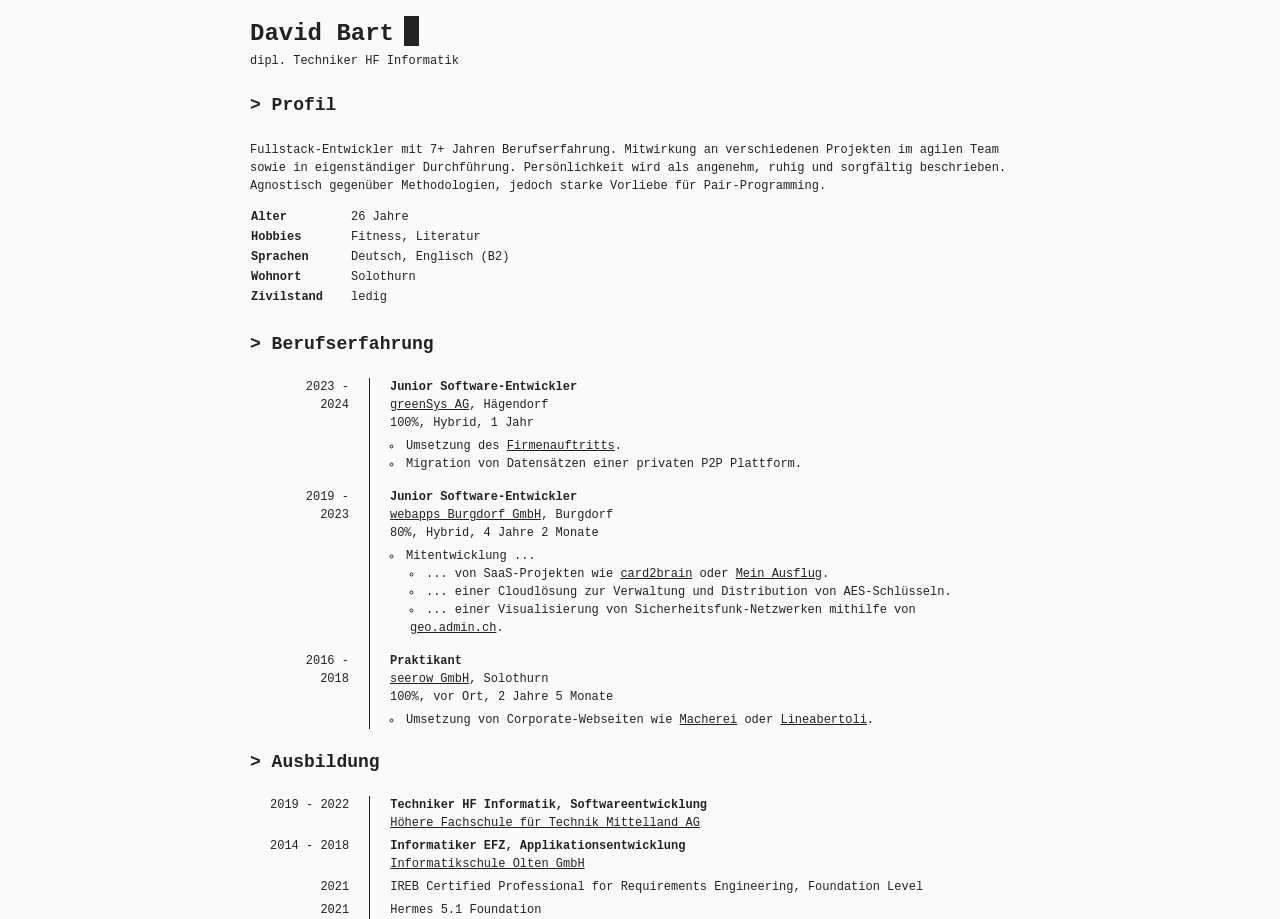
==== index.html @ 2251c93c "Initiated project" ====
<!doctype html>
<html lang="de-CH">
<head>
    <meta charset="utf-8">
    <meta name="viewport" content="width=device-width, initial-scale=1.0">
	<title>David Bart</title>
	<link rel="stylesheet" href="main.css">
</head>
<body class="body">

<header>
	<h1 class="heading">David Bart</h1>
	<p class="subparagraph">dipl. Techniker HF Informatik</p>
</header>

<h2 class="subheading">Profil</h2>
<p>
	Fullstack-Entwickler mit 7+ Jahren Berufserfahrung.
	Mitwirkung an verschiedenen Projekten im agilen Team sowie in eigenständiger Durchführung.
	Persönlichkeit wird als angenehm, ruhig und sorgfältig beschrieben.
	Agnostisch gegenüber Methodologien, jedoch starke Vorliebe für Pair-Programming.
</p>
<table class="table">
	<tr>
		<td class="first-column"><strong>Alter</strong></td>
		<td>26 Jahre</td>
	</tr>
	<tr>
		<td><strong>Hobbies</strong></td>
		<td>Fitness, Literatur</td>
	</tr>
	<tr>
		<td><strong>Sprachen</strong></td>
		<td>Deutsch, Englisch (B2)</td>
	</tr>
	<tr>
		<td><strong>Wohnort</strong></td>
		<td>Solothurn</td>
	</tr>
	<tr>
		<td><strong>Zivilstand</strong></td>
		<td>ledig</td>
	</tr>
	<tr>
		<td><strong></strong></td>
		<td></td>
	</tr>
</table>
<p></p>

<h2 class="subheading">Berufserfahrung</h2>
<table class="table">
<tr>
    <td class="timeline-date">2023 - 2024</td>
	<td class="timeline-entry">
	    <ul class="list-reset">
		    <li><strong>Junior Software-Entwickler</strong></li>
		    <li><a class="link" href="https://greensys.ch">greenSys AG</a>, Hägendorf</li>
	  	    <li>100%, Hybrid, 1 Jahr</li>
        </ul>
	</td>
</tr>
<tr>
    <td></td>
    <td class="timeline-entry">
		<ul class="timeline-list">
			<li>Umsetzung des <a class="link" href="https://greensys.ch" rel="external">Firmenauftritts</a>.</li>
			<li>Migration von Datensätzen einer privaten P2P Plattform.</li>
		</ul>
	</td>
</tr>
<tr>
    <td class="timeline-date">2019 - 2023</td>
	<td class="timeline-entry">
	    <ul class="list-reset">
		    <li><strong>Junior Software-Entwickler</strong></li>
		    <li><a class="link" href="https://webapps.ch">webapps Burgdorf GmbH</a>, Burgdorf</li>
	  	    <li>80%, Hybrid, 4 Jahre 2 Monate</li>
        </ul>
	</td>
</tr>
<tr>
    <td></td>
    <td class="timeline-entry">
		<ul class="timeline-list">
			<li>Mitentwicklung ...
				<ul class="timeline-sublist">
					<li>... von SaaS-Projekten wie <a class="link" href="https://card2brain.com" ref="external">card2brain</a> oder <a class="link" href="https://mein-ausflug.ch" ref="external">Mein Ausflug</a>.</li>
					<li>... einer Cloudlösung zur Verwaltung und Distribution von AES-Schlüsseln.</li>
					<li>... einer Visualisierung von Sicherheitsfunk-Netzwerken mithilfe von <a class="link" href="geo.admin.ch" ref="external">geo.admin.ch</a>.</li>
				</ul>
			</li>
		</ul>
	</td>
</tr>
<tr>
    <td class="timeline-date">2016 - 2018</td>
    <td class="timeline-entry">
		<ul class="list-reset">
		    <li><strong>Praktikant</strong></li>
		    <li><a class="link" href="https://seerow.ch">seerow GmbH</a>, Solothurn</li>
	  	    <li>100%, vor Ort, 2 Jahre 5 Monate</li>
        </ul>
	</td>
</tr>
<tr>
    <td></td>
    <td class="timeline-entry timeline-entry-last">
		<ul class="timeline-list timeline-list-last">
			<li>Umsetzung von Corporate-Webseiten wie <a class="link" href="https://macherei.com" ref="external">Macherei</a> oder <a class="link" href="https://lineabertoli.ch" ref="external">Lineabertoli</a>.</li>
		</ul>
	</td>
</tr>
</table>

<h2 class="subheading">Ausbildung</h2>
<table class="table">
<tr>
    <td class="timeline-date">2019 - 2022</td>
	<td class="timeline-entry">
	    <ul class="list-reset">
		    <li><strong>Techniker HF Informatik, Softwareentwicklung</strong></li>
	  	    <li><a class="link" href="https://www.hftm.ch/de">Höhere Fachschule für Technik Mittelland AG</a></li>
        </ul>
	</td>
</tr>
<tr>
    <td class="timeline-date">2014 - 2018</td>
	<td class="timeline-entry">
	    <ul class="list-reset">
		    <li><strong>Informatiker EFZ, Applikationsentwicklung</strong></li>
	  	    <li><a class="link" href="https://www.informatikschuleolten.ch">Informatikschule Olten GmbH</a></li>
        </ul>
	</td>
</tr>
<tr>
    <td class="timeline-date">2021</td>
	<td class="timeline-entry">IREB Certified Professional for Requirements Engineering, Foundation Level</td>
</tr>
<tr>
    <td class="timeline-date">2021</td>
	<td class="timeline-entry timeline-entry-last">Hermes 5.1 Foundation</td>
</table>

</body>
---- main.css ----
@import 'assets/styles/variables.css';
@import 'assets/styles/google-code-sans.css';
@import 'assets/styles/global.css';

@import 'assets/styles/headings.css';
@import 'assets/styles/timeline.css';
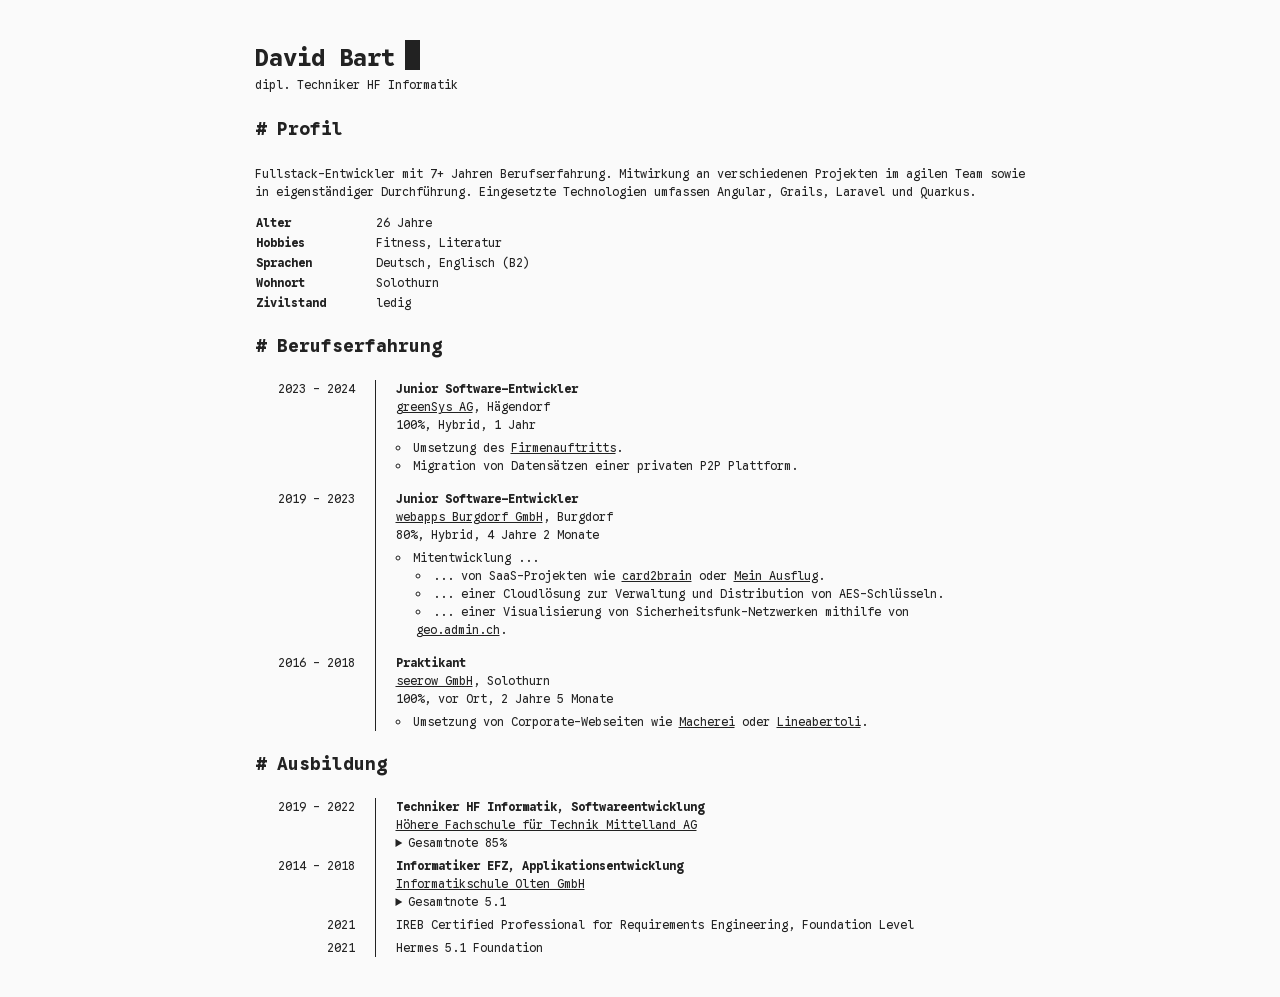
==== commit f2c3197c: "Merged css files and added grades to education" ====
--- a/index.html
+++ b/index.html
@@ -1,115 +1,107 @@
 <!doctype html>
+
 <html lang="de-CH">
-<head>
-    <meta charset="utf-8">
-    <meta name="viewport" content="width=device-width, initial-scale=1.0">
-	<title>David Bart</title>
-	<link rel="stylesheet" href="main.css">
-</head>
-<body class="body">
+<meta charset="utf-8">
+<meta name="viewport" content="width=device-width,initial-scale=1.0">
+<title>David Bart</title>
+<link rel="stylesheet" href="styles.css">
 
 <header>
-	<h1 class="heading">David Bart</h1>
-	<p class="subparagraph">dipl. Techniker HF Informatik</p>
+    <h1 class="heading">David Bart</h1>
+    <p class="subparagraph">dipl. Techniker HF Informatik</p>
 </header>
 
 <h2 class="subheading">Profil</h2>
 <p>
-	Fullstack-Entwickler mit 7+ Jahren Berufserfahrung.
-	Mitwirkung an verschiedenen Projekten im agilen Team sowie in eigenständiger Durchführung.
-	Persönlichkeit wird als angenehm, ruhig und sorgfältig beschrieben.
-	Agnostisch gegenüber Methodologien, jedoch starke Vorliebe für Pair-Programming.
+    Fullstack-Entwickler mit 7+ Jahren Berufserfahrung.
+    Mitwirkung an verschiedenen Projekten im agilen Team sowie in eigenständiger Durchführung.
+    Eingesetzte Technologien umfassen Angular, Grails, Laravel und Quarkus.
 </p>
 <table class="table">
-	<tr>
-		<td class="first-column"><strong>Alter</strong></td>
-		<td>26 Jahre</td>
-	</tr>
-	<tr>
-		<td><strong>Hobbies</strong></td>
-		<td>Fitness, Literatur</td>
-	</tr>
-	<tr>
-		<td><strong>Sprachen</strong></td>
-		<td>Deutsch, Englisch (B2)</td>
-	</tr>
-	<tr>
-		<td><strong>Wohnort</strong></td>
-		<td>Solothurn</td>
-	</tr>
-	<tr>
-		<td><strong>Zivilstand</strong></td>
-		<td>ledig</td>
-	</tr>
-	<tr>
-		<td><strong></strong></td>
-		<td></td>
-	</tr>
+    <tr>
+        <td class="first-column"><strong>Alter</strong></td>
+        <td>26 Jahre</td>
+    </tr>
+    <tr>
+        <td class="first-column"><strong>Hobbies</strong></td>
+        <td>Fitness, Literatur</td>
+    </tr>
+    <tr>
+        <td class="first-column"><strong>Sprachen</strong></td>
+        <td>Deutsch, Englisch (B2)</td>
+    </tr>
+    <tr>
+        <td class="first-column"><strong>Wohnort</strong></td>
+        <td>Solothurn</td>
+    </tr>
+    <tr>
+        <td class="first-column"><strong>Zivilstand</strong></td>
+        <td>ledig</td>
+    </tr>
 </table>
-<p></p>
 
 <h2 class="subheading">Berufserfahrung</h2>
 <table class="table">
 <tr>
     <td class="timeline-date">2023 - 2024</td>
-	<td class="timeline-entry">
-	    <ul class="list-reset">
-		    <li><strong>Junior Software-Entwickler</strong></li>
-		    <li><a class="link" href="https://greensys.ch">greenSys AG</a>, Hägendorf</li>
-	  	    <li>100%, Hybrid, 1 Jahr</li>
-        </ul>
-	</td>
+    <td class="timeline-entry">
+        <ul class="list-reset">
+            <li><strong>Junior Software-Entwickler</strong></li>
+            <li><a class="link" href="https://greensys.ch" rel="external">greenSys AG</a>, Hägendorf</li>
+            <li>100%, Hybrid, 1 Jahr</li>
+        </ul>
+    </td>
 </tr>
 <tr>
     <td></td>
     <td class="timeline-entry">
-		<ul class="timeline-list">
-			<li>Umsetzung des <a class="link" href="https://greensys.ch" rel="external">Firmenauftritts</a>.</li>
-			<li>Migration von Datensätzen einer privaten P2P Plattform.</li>
-		</ul>
-	</td>
+        <ul class="timeline-list">
+            <li>Umsetzung des <a class="link" href="https://greensys.ch" rel="external">Firmenauftritts</a>.</li>
+            <li>Migration von Datensätzen einer privaten P2P Plattform.</li>
+        </ul>
+    </td>
 </tr>
 <tr>
     <td class="timeline-date">2019 - 2023</td>
-	<td class="timeline-entry">
-	    <ul class="list-reset">
-		    <li><strong>Junior Software-Entwickler</strong></li>
-		    <li><a class="link" href="https://webapps.ch">webapps Burgdorf GmbH</a>, Burgdorf</li>
-	  	    <li>80%, Hybrid, 4 Jahre 2 Monate</li>
-        </ul>
-	</td>
+        <td class="timeline-entry">
+            <ul class="list-reset">
+                    <li><strong>Junior Software-Entwickler</strong></li>
+                    <li><a class="link" href="https://webapps.ch">webapps Burgdorf GmbH</a>, Burgdorf</li>
+                    <li>80%, Hybrid, 4 Jahre 2 Monate</li>
+        </ul>
+        </td>
 </tr>
 <tr>
     <td></td>
     <td class="timeline-entry">
-		<ul class="timeline-list">
-			<li>Mitentwicklung ...
-				<ul class="timeline-sublist">
-					<li>... von SaaS-Projekten wie <a class="link" href="https://card2brain.com" ref="external">card2brain</a> oder <a class="link" href="https://mein-ausflug.ch" ref="external">Mein Ausflug</a>.</li>
-					<li>... einer Cloudlösung zur Verwaltung und Distribution von AES-Schlüsseln.</li>
-					<li>... einer Visualisierung von Sicherheitsfunk-Netzwerken mithilfe von <a class="link" href="geo.admin.ch" ref="external">geo.admin.ch</a>.</li>
-				</ul>
-			</li>
-		</ul>
-	</td>
+        <ul class="timeline-list">
+            <li>Mitentwicklung ...
+                <ul class="timeline-sublist">
+                    <li>... von SaaS-Projekten wie <a class="link" href="https://card2brain.com" rel="external">card2brain</a> oder <a class="link" href="https://mein-ausflug.ch" rel="external">Mein Ausflug</a>.</li>
+                    <li>... einer Cloudlösung zur Verwaltung und Distribution von AES-Schlüsseln.</li>
+                    <li>... einer Visualisierung von Sicherheitsfunk-Netzwerken mithilfe von <a class="link" href="geo.admin.ch" rel="external">geo.admin.ch</a>.</li>
+                </ul>
+            </li>
+        </ul>
+    </td>
 </tr>
 <tr>
     <td class="timeline-date">2016 - 2018</td>
     <td class="timeline-entry">
-		<ul class="list-reset">
-		    <li><strong>Praktikant</strong></li>
-		    <li><a class="link" href="https://seerow.ch">seerow GmbH</a>, Solothurn</li>
-	  	    <li>100%, vor Ort, 2 Jahre 5 Monate</li>
-        </ul>
-	</td>
+        <ul class="list-reset">
+            <li><strong>Praktikant</strong></li>
+            <li><a class="link" href="https://seerow.ch">seerow GmbH</a>, Solothurn</li>
+            <li>100%, vor Ort, 2 Jahre 5 Monate</li>
+        </ul>
+    </td>
 </tr>
 <tr>
     <td></td>
     <td class="timeline-entry timeline-entry-last">
-		<ul class="timeline-list timeline-list-last">
-			<li>Umsetzung von Corporate-Webseiten wie <a class="link" href="https://macherei.com" ref="external">Macherei</a> oder <a class="link" href="https://lineabertoli.ch" ref="external">Lineabertoli</a>.</li>
-		</ul>
-	</td>
+        <ul class="timeline-list timeline-list-last">
+            <li>Umsetzung von Corporate-Webseiten wie <a class="link" href="https://macherei.com" rel="external">Macherei</a> oder <a class="link" href="https://lineabertoli.ch" rel="external">Lineabertoli</a>.</li>
+        </ul>
+    </td>
 </tr>
 </table>
 
@@ -117,29 +109,140 @@
 <table class="table">
 <tr>
     <td class="timeline-date">2019 - 2022</td>
-	<td class="timeline-entry">
-	    <ul class="list-reset">
-		    <li><strong>Techniker HF Informatik, Softwareentwicklung</strong></li>
-	  	    <li><a class="link" href="https://www.hftm.ch/de">Höhere Fachschule für Technik Mittelland AG</a></li>
-        </ul>
-	</td>
+    <td class="timeline-entry">
+        <ul class="list-reset">
+            <li><strong>Techniker HF Informatik, Softwareentwicklung</strong></li>
+            <li><a class="link" href="https://www.hftm.ch/de">Höhere Fachschule für Technik Mittelland AG</a></li>
+            <li>
+                <details class="details">
+                    <summary>Gesamtnote 85%</summary>
+                    <section class="grades">
+                        <strong>GS1-1d Mathematik</strong><br>
+                        100% - GS101: Mathematik 1<br>
+                        95%&nbsp; - GS102: Mathematik 2<br>
+                        75%&nbsp; - GS103: Mathematik 3<br>
+                        <strong>GS1-2e Leadership 1</strong><br>
+                        erfüllt - GS106: Ready for Take-off<br>
+                        erfüllt - GS107: Lerntechnik und Selbstorganisation<br>
+                        erfüllt - GS108: Wirkungsvoll präsentieren<br>
+                        <strong>GS1-3d Management 1</strong><br>
+                        75% - GS109: Betriebswirtschaftslehre<br>
+                        93% - GS110: Wirtsch.- u. Rechtskunde: Volkwirtsch. Verstehen<br>
+                        75% - GS111: Finanz- und Rechnungswesen<br>
+                        <strong>GS1-4d Management 2</strong><br>
+                        87% - GS112: Projektmanagement<br>
+                        82% - GS113: Systems Engineering<br>
+                        87% - GS111: Deutsch - Information<br>
+                        <strong>BBIN-I2-1d Systemtechnik</strong><br>
+                        100% - IN201: Seminar Tool & Setup<br>
+                        99%&nbsp; - IN202: Betriebssysteme<br>
+                        100% - IN203: Internet-Technologie<br>
+                        <strong>BBIN-I2-2d Programmieren</strong><br>
+                        99% - IN211: Objektorientiertes Programmieren 1<br>
+                        91% - IN212: Objektorientiertes Programmieren 2<br>
+                        92% - IN214: Grundenlagen Web-Programmierung<br>
+                        <strong>BBIN-I2-3d Datentechnik</strong><br>
+                        91% - IN221: Datenbanken 1 <br>
+                        94% - IN222: Datenbanken 2<br>
+                        94% - IN223: XML-Grundlagen<br>
+                        <strong>BBIN-I2-4d Requirements Engineering</strong><br>
+                        85% - IN231: Modellieren von Softwaresystemen<br>
+                        91% - IN232: Requirements Engineering<br>
+                        <strong>BBIN-I2-5d Software Engineering</strong><br>
+                        77%&nbsp; - IN233: Software Engineering<br>
+                        75%&nbsp; - IN234: Projektmanagement<br>
+                        92%&nbsp; - IN235: Software Qualitätsmanagement<br>
+                        100% - IN213: Algorithmen und Datenstrukturen<br>
+                        <strong>BBIN-GS3-1e Leadership 2</strong><br>
+                        erfüllt - GSin301: Kommunikationstraining<br>
+                        erfüllt - GSin302: Mitarbeiterführung<br>
+                        erfüllt - GSin303: Persönlicher Auftritt<br>
+                        <strong>BBIN3-d1 System Management</strong><br>
+                        59% - IN301: Software Architektur<br>
+                        84% - IN302: Netzwerke<br>
+                        85% - IN304: Cloud Computing<br>
+                        <strong>BBIN-SE3-1d Enterprise Technologien</strong><br>
+                        75% - IN305: Web-Applikationen<br>
+                        88% - IN306: Verteilte Systeme<br>
+                        49% - IN307: Mobile Computing<br>
+                        <strong>BBIN-SE3-2d Schnittstellen-Technologien</strong><br>
+                        87% - IN311: XML-Verarbeitung<br>
+                        88% - IN312: Datenbanken Scripting<br>
+                        <strong>BB-T3-e Transfer Berufsbegleitend Grenchen</strong><br>
+                        erfüllt - BB308: Projektorientiertes Engineering<br>
+                        erfüllt - IN303: Transferprojekt<br>
+                        <strong>BB-DA3-d Diplomarbeit Berufsbegleitend Grenchen</strong><br>
+                        73% - DA301: Problembearbeitung<br>
+                        73% - DA302: Problemlösung<br>
+                        70% - DA303: Bericht und Präsentation<br>
+                    </section>
+                </details>
+            </li>
+        </ul>
+    </td>
 </tr>
 <tr>
     <td class="timeline-date">2014 - 2018</td>
-	<td class="timeline-entry">
-	    <ul class="list-reset">
-		    <li><strong>Informatiker EFZ, Applikationsentwicklung</strong></li>
-	  	    <li><a class="link" href="https://www.informatikschuleolten.ch">Informatikschule Olten GmbH</a></li>
-        </ul>
-	</td>
+    <td class="timeline-entry">
+        <ul class="list-reset">
+            <li><strong>Informatiker EFZ, Applikationsentwicklung</strong></li>
+            <li><a class="link" href="https://www.informatikschuleolten.ch">Informatikschule Olten GmbH</a></li>
+            <li>
+                <details class="details">
+                    <summary>Gesamtnote 5.1</summary>
+                    <section class="grades">
+                        <strong>Zusammenfassung</strong><br>
+                        4.9 - Praktische Arbeiten<br>
+                        5.0 - Erweiterte Grundkompetenzen<br>
+                        5.4 - Informatikkompetenzen<br>
+                        5.2 - Allgemeinbildung<br>
+                        <strong>Schulmodule</strong><br>
+                        5.5 - M100: Daten charak., aufber. und auswert.<br>
+                        5.5 - M104: Datenmodell implementieren<br>
+                        6.0 - M114: Cod.-, Kompress.- u. Verschlüsslungsverfahren e.<br>
+                        5.5 - M117: Informatik- und Netzinfrastruktur<br>
+                        5.5 - M120: Benutzerschnittstellen implementieren<br>
+                        5.0 - M122: Abläufe mit Scripts/Makros<br>
+                        5.0 - M123: Serverdienste in Bentrieb nehmen<br>
+                        5.5 - M129: LAN-Komponenten in Betrieb nehmen<br>
+                        4.5 - M133: Web-Applikation realisieren<br>
+                        5.5 - M151: Datenbanken in Webauftritt einbinden<br>
+                        5.5 - M152: Multimedia-Inhalte in Webauftritt<br>
+                        5.5 - M153: Datenmodelle entwickeln<br>
+                        5.5 - M183: Applikationssicherheit implementieren<br>
+                        5.5 - M213: Teamverhalten entwickeln<br>
+                        5.0 - M214: Benutzer/innen im Umgang mit Informatikm. instru.<br>
+                        5.0 - M226: Objektorientiert implementieren A<br>
+                        5.5 - M226: Objektorientiert implementieren B<br>
+                        5.5 - M242: Mikroprozessoranwendung realisieren<br>
+                        5.5 - M306: IT Kleinprojekt abwickeln<br>
+                        5.5 - M326: Objektorientiert entwerfen und implem.<br>
+                        5.5 - M403: Programmabläufe prozedural implementieren<br>
+                        5.5 - M404: Objektbasiert programmieren nach Vorgabe<br>
+                        5.5 - M411: Datenstrukt. u. Algorithmen entwerfen u. anwenden<br>
+                        5.0 - M426: Software mit agilen Methoden entwickeln<br>
+                        5.5 - M431: Aufträge im IT-Umfeld selbstständig durchführen<br>
+                        <strong>Überbetriebliche Kurse</strong><br>
+                        5.0 - M101: Webauftritt erstellen<br>
+                        5.5 - M105: Datenbanken mit SQL bearbeiten<br>
+                        5.5 - M302: Fortgeschr. Funktionen von Office<br>
+                        5.0 - M304: Personalcomputer in Betrieb nehmen<br>
+                        5.5 - M305: Multiusersysteme instal., konfig. und administ.<br>
+                        5.0 - M307: Interaktive Webseite mit Formular erstellen<br>
+                        5.0 - M335: Mobile-Applikation realisieren<br>
+                        <strong>Sonstiges</strong><br>
+                        4.0 - Sport<br>
+                    </section>
+                </details>
+            </li>
+        </ul>
+    </td>
 </tr>
 <tr>
     <td class="timeline-date">2021</td>
-	<td class="timeline-entry">IREB Certified Professional for Requirements Engineering, Foundation Level</td>
+    <td class="timeline-entry">IREB Certified Professional for Requirements Engineering, Foundation Level</td>
 </tr>
 <tr>
     <td class="timeline-date">2021</td>
-	<td class="timeline-entry timeline-entry-last">Hermes 5.1 Foundation</td>
+    <td class="timeline-entry timeline-entry-last">Hermes 5.1 Foundation</td>
 </table>
-
-</body>
--- a/styles.css
+++ b/styles.css
@@ -0,0 +1,144 @@
+@font-face {
+    font-family: 'Google Sans Code';
+    font-style: normal;
+    font-weight: normal;
+    src: url('google-sans-code/regular.ttf') format('truetype');
+}
+
+@font-face {
+    font-family: 'Google Sans Code';
+    font-style: normal;
+    font-weight: bold;
+    src: url('google-sans-code/bold.ttf') format('truetype');
+}
+
+:root {
+    color-scheme: light dark;
+    --light: #fafafa;
+    --dark: #222222;
+}
+
+*, *::before, *::after {
+    box-sizing: border-box;
+    border: 0 solid light-dark(var(--dark),var(--light));
+    font-family: 'Google Sans Code', monospace;
+}
+
+::selection {
+    background-color: light-dark(var(--dark),var(--light));
+    color: light-dark(var(--light),var(--dark));
+}
+
+html {
+    scroll-behavior: smooth;
+}
+
+body {
+    background-color: light-dark(var(--light),var(--dark));
+    color: light-dark(var(--dark),var(--light));
+    font-size: 12px;
+    line-height: 1.5;
+    margin: 0 auto;
+    max-width: 800px;
+    padding: 40px 15px;
+}
+
+.details {
+    cursor: pointer;
+}
+
+.grades {
+    font-size: 11px;
+    padding: 10px 0;
+}
+
+.link {
+    color: inherit;
+    &:focus, &:hover {
+        background-color: light-dark(var(--dark),var(--light));
+        color: light-dark(var(--light),var(--dark));
+        outline: none;
+        text-decoration: none;
+    }
+}
+
+.list-reset {
+    list-style: none; 
+    margin: 0;
+    padding: 0;
+}
+
+.table {
+    border-collapse: collapse;
+}
+
+.first-column {
+    min-width: 120px;
+}
+
+@-webkit-keyframes blinky {
+    0%, 49% {
+        background-color: light-dark(var(--light),var(--dark));
+    }
+    50%, 100% {
+        background-color: light-dark(var(--dark),var(--light));
+    }
+}
+
+.heading {
+    margin: 0;
+    position: relative;
+    &::after {
+        animation: blinky 1s 3;
+        background-color: light-dark(var(--dark),var(--light));
+        content: '';
+        height: 30px;
+        margin: 0 0 0 10px;
+        position: absolute;
+        width: 15px;
+    }
+}
+
+.subparagraph {
+    margin: 0 0 12px;
+}
+
+.subheading {
+    padding: 10px 0;
+    margin: 10px 0;
+    &::before {
+        content: '# ';
+    }
+}
+
+.timeline-date {
+    min-width: 120px;
+    padding: 0 20px;
+    text-align: right;
+    vertical-align: top;
+}
+
+.timeline-entry {
+    border-left-width: 1px;
+    padding: 0 20px 5px;
+    vertical-align: top;
+}
+
+.timeline-entry-last {
+    padding: 0 20px;
+}
+
+.timeline-list {
+    list-style: circle inside;
+    margin: 0;
+    padding: 0 0 10px;
+}
+
+.timeline-list-last {
+    padding: 0;
+}
+
+.timeline-sublist {
+    list-style: circle inside;
+    padding: 0 0 0 20px;
+}
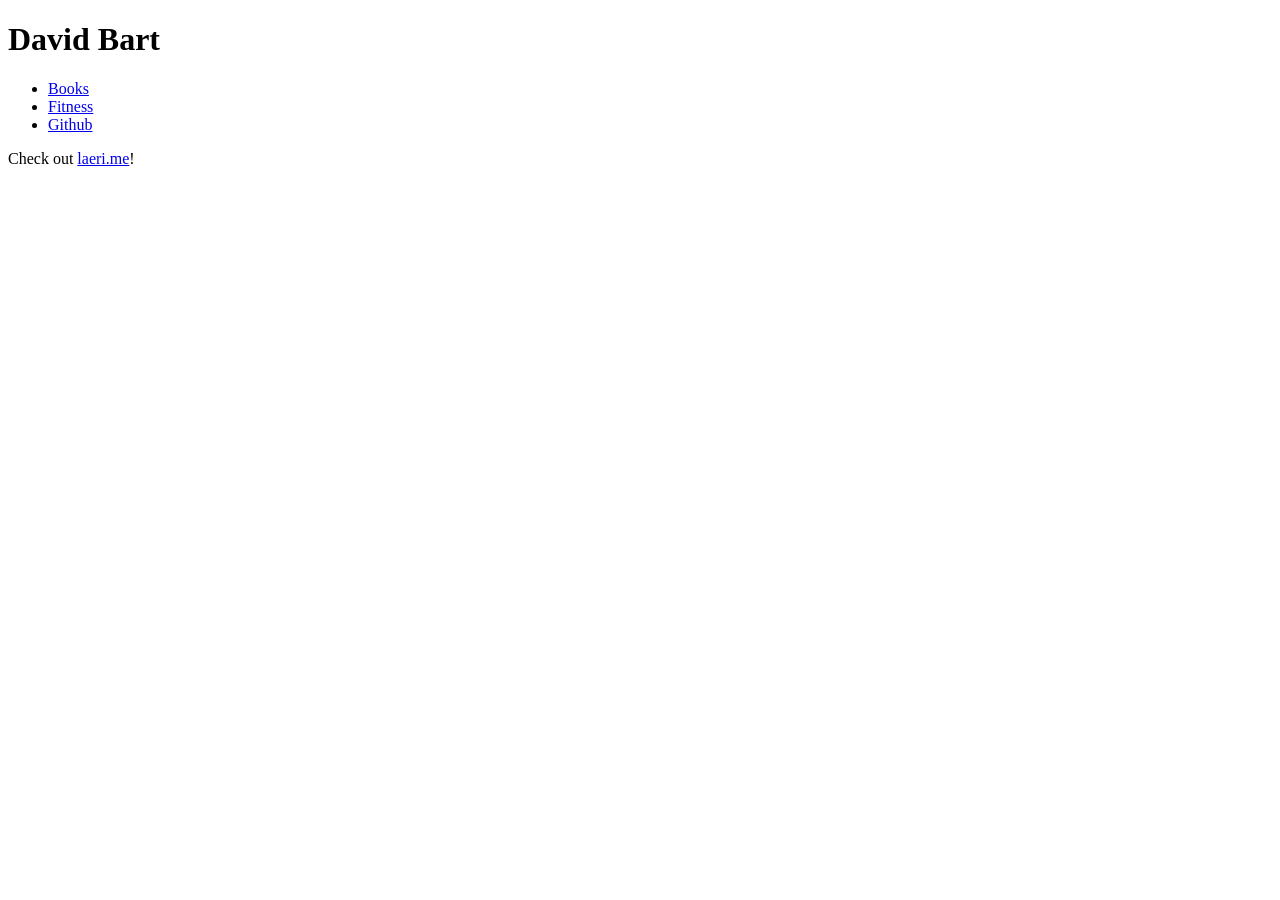
==== commit 6b63e276: "Initiated project" ====
--- a/index.html
+++ b/index.html
@@ -1,248 +1,21 @@
 <!doctype html>
 
 <html lang="de-CH">
-<meta charset="utf-8">
-<meta name="viewport" content="width=device-width,initial-scale=1.0">
-<title>David Bart</title>
-<link rel="stylesheet" href="styles.css">
 
-<header>
-    <h1 class="heading">David Bart</h1>
-    <p class="subparagraph">dipl. Techniker HF Informatik</p>
-</header>
+<head>
+    <meta charset="utf-8">
+    <meta name="viewport" content="width=device-width,initial-scale=1.0">
+    <title>David Bart</title>
+</head>
 
-<h2 class="subheading">Profil</h2>
-<p>
-    Fullstack-Entwickler mit 7+ Jahren Berufserfahrung.
-    Mitwirkung an verschiedenen Projekten im agilen Team sowie in eigenständiger Durchführung.
-    Eingesetzte Technologien umfassen Angular, Grails, Laravel und Quarkus.
-</p>
-<table class="table">
-    <tr>
-        <td class="first-column"><strong>Alter</strong></td>
-        <td>26 Jahre</td>
-    </tr>
-    <tr>
-        <td class="first-column"><strong>Hobbies</strong></td>
-        <td>Fitness, Literatur</td>
-    </tr>
-    <tr>
-        <td class="first-column"><strong>Sprachen</strong></td>
-        <td>Deutsch, Englisch (B2)</td>
-    </tr>
-    <tr>
-        <td class="first-column"><strong>Wohnort</strong></td>
-        <td>Solothurn</td>
-    </tr>
-    <tr>
-        <td class="first-column"><strong>Zivilstand</strong></td>
-        <td>ledig</td>
-    </tr>
-</table>
+<body>
+    <h1>David Bart</h1>
+    <ul>
+        <li><a href="pages/books.html">Books</a></li>
+        <li><a href="pages/fitness.html">Fitness</a></li>
+        <li><a href="https://github.com/ch-dbart/">Github</a></li>
+    </ul>
+    <p>Check out <a href="https://www.laeri.me/">laeri.me</a>!</p>
+</body>
 
-<h2 class="subheading">Berufserfahrung</h2>
-<table class="table">
-<tr>
-    <td class="timeline-date">2023 - 2024</td>
-    <td class="timeline-entry">
-        <ul class="list-reset">
-            <li><strong>Junior Software-Entwickler</strong></li>
-            <li><a class="link" href="https://greensys.ch" rel="external">greenSys AG</a>, Hägendorf</li>
-            <li>100%, Hybrid, 1 Jahr</li>
-        </ul>
-    </td>
-</tr>
-<tr>
-    <td></td>
-    <td class="timeline-entry">
-        <ul class="timeline-list">
-            <li>Umsetzung des <a class="link" href="https://greensys.ch" rel="external">Firmenauftritts</a>.</li>
-            <li>Migration von Datensätzen einer privaten P2P Plattform.</li>
-        </ul>
-    </td>
-</tr>
-<tr>
-    <td class="timeline-date">2019 - 2023</td>
-        <td class="timeline-entry">
-            <ul class="list-reset">
-                    <li><strong>Junior Software-Entwickler</strong></li>
-                    <li><a class="link" href="https://webapps.ch">webapps Burgdorf GmbH</a>, Burgdorf</li>
-                    <li>80%, Hybrid, 4 Jahre 2 Monate</li>
-        </ul>
-        </td>
-</tr>
-<tr>
-    <td></td>
-    <td class="timeline-entry">
-        <ul class="timeline-list">
-            <li>Mitentwicklung ...
-                <ul class="timeline-sublist">
-                    <li>... von SaaS-Projekten wie <a class="link" href="https://card2brain.com" rel="external">card2brain</a> oder <a class="link" href="https://mein-ausflug.ch" rel="external">Mein Ausflug</a>.</li>
-                    <li>... einer Cloudlösung zur Verwaltung und Distribution von AES-Schlüsseln.</li>
-                    <li>... einer Visualisierung von Sicherheitsfunk-Netzwerken mithilfe von <a class="link" href="geo.admin.ch" rel="external">geo.admin.ch</a>.</li>
-                </ul>
-            </li>
-        </ul>
-    </td>
-</tr>
-<tr>
-    <td class="timeline-date">2016 - 2018</td>
-    <td class="timeline-entry">
-        <ul class="list-reset">
-            <li><strong>Praktikant</strong></li>
-            <li><a class="link" href="https://seerow.ch">seerow GmbH</a>, Solothurn</li>
-            <li>100%, vor Ort, 2 Jahre 5 Monate</li>
-        </ul>
-    </td>
-</tr>
-<tr>
-    <td></td>
-    <td class="timeline-entry timeline-entry-last">
-        <ul class="timeline-list timeline-list-last">
-            <li>Umsetzung von Corporate-Webseiten wie <a class="link" href="https://macherei.com" rel="external">Macherei</a> oder <a class="link" href="https://lineabertoli.ch" rel="external">Lineabertoli</a>.</li>
-        </ul>
-    </td>
-</tr>
-</table>
-
-<h2 class="subheading">Ausbildung</h2>
-<table class="table">
-<tr>
-    <td class="timeline-date">2019 - 2022</td>
-    <td class="timeline-entry">
-        <ul class="list-reset">
-            <li><strong>Techniker HF Informatik, Softwareentwicklung</strong></li>
-            <li><a class="link" href="https://www.hftm.ch/de">Höhere Fachschule für Technik Mittelland AG</a></li>
-            <li>
-                <details class="details">
-                    <summary>Gesamtnote 85%</summary>
-                    <section class="grades">
-                        <strong>GS1-1d Mathematik</strong><br>
-                        100% - GS101: Mathematik 1<br>
-                        95%&nbsp; - GS102: Mathematik 2<br>
-                        75%&nbsp; - GS103: Mathematik 3<br>
-                        <strong>GS1-2e Leadership 1</strong><br>
-                        erfüllt - GS106: Ready for Take-off<br>
-                        erfüllt - GS107: Lerntechnik und Selbstorganisation<br>
-                        erfüllt - GS108: Wirkungsvoll präsentieren<br>
-                        <strong>GS1-3d Management 1</strong><br>
-                        75% - GS109: Betriebswirtschaftslehre<br>
-                        93% - GS110: Wirtsch.- u. Rechtskunde: Volkwirtsch. Verstehen<br>
-                        75% - GS111: Finanz- und Rechnungswesen<br>
-                        <strong>GS1-4d Management 2</strong><br>
-                        87% - GS112: Projektmanagement<br>
-                        82% - GS113: Systems Engineering<br>
-                        87% - GS111: Deutsch - Information<br>
-                        <strong>BBIN-I2-1d Systemtechnik</strong><br>
-                        100% - IN201: Seminar Tool & Setup<br>
-                        99%&nbsp; - IN202: Betriebssysteme<br>
-                        100% - IN203: Internet-Technologie<br>
-                        <strong>BBIN-I2-2d Programmieren</strong><br>
-                        99% - IN211: Objektorientiertes Programmieren 1<br>
-                        91% - IN212: Objektorientiertes Programmieren 2<br>
-                        92% - IN214: Grundenlagen Web-Programmierung<br>
-                        <strong>BBIN-I2-3d Datentechnik</strong><br>
-                        91% - IN221: Datenbanken 1 <br>
-                        94% - IN222: Datenbanken 2<br>
-                        94% - IN223: XML-Grundlagen<br>
-                        <strong>BBIN-I2-4d Requirements Engineering</strong><br>
-                        85% - IN231: Modellieren von Softwaresystemen<br>
-                        91% - IN232: Requirements Engineering<br>
-                        <strong>BBIN-I2-5d Software Engineering</strong><br>
-                        77%&nbsp; - IN233: Software Engineering<br>
-                        75%&nbsp; - IN234: Projektmanagement<br>
-                        92%&nbsp; - IN235: Software Qualitätsmanagement<br>
-                        100% - IN213: Algorithmen und Datenstrukturen<br>
-                        <strong>BBIN-GS3-1e Leadership 2</strong><br>
-                        erfüllt - GSin301: Kommunikationstraining<br>
-                        erfüllt - GSin302: Mitarbeiterführung<br>
-                        erfüllt - GSin303: Persönlicher Auftritt<br>
-                        <strong>BBIN3-d1 System Management</strong><br>
-                        59% - IN301: Software Architektur<br>
-                        84% - IN302: Netzwerke<br>
-                        85% - IN304: Cloud Computing<br>
-                        <strong>BBIN-SE3-1d Enterprise Technologien</strong><br>
-                        75% - IN305: Web-Applikationen<br>
-                        88% - IN306: Verteilte Systeme<br>
-                        49% - IN307: Mobile Computing<br>
-                        <strong>BBIN-SE3-2d Schnittstellen-Technologien</strong><br>
-                        87% - IN311: XML-Verarbeitung<br>
-                        88% - IN312: Datenbanken Scripting<br>
-                        <strong>BB-T3-e Transfer Berufsbegleitend Grenchen</strong><br>
-                        erfüllt - BB308: Projektorientiertes Engineering<br>
-                        erfüllt - IN303: Transferprojekt<br>
-                        <strong>BB-DA3-d Diplomarbeit Berufsbegleitend Grenchen</strong><br>
-                        73% - DA301: Problembearbeitung<br>
-                        73% - DA302: Problemlösung<br>
-                        70% - DA303: Bericht und Präsentation<br>
-                    </section>
-                </details>
-            </li>
-        </ul>
-    </td>
-</tr>
-<tr>
-    <td class="timeline-date">2014 - 2018</td>
-    <td class="timeline-entry">
-        <ul class="list-reset">
-            <li><strong>Informatiker EFZ, Applikationsentwicklung</strong></li>
-            <li><a class="link" href="https://www.informatikschuleolten.ch">Informatikschule Olten GmbH</a></li>
-            <li>
-                <details class="details">
-                    <summary>Gesamtnote 5.1</summary>
-                    <section class="grades">
-                        <strong>Zusammenfassung</strong><br>
-                        4.9 - Praktische Arbeiten<br>
-                        5.0 - Erweiterte Grundkompetenzen<br>
-                        5.4 - Informatikkompetenzen<br>
-                        5.2 - Allgemeinbildung<br>
-                        <strong>Schulmodule</strong><br>
-                        5.5 - M100: Daten charak., aufber. und auswert.<br>
-                        5.5 - M104: Datenmodell implementieren<br>
-                        6.0 - M114: Cod.-, Kompress.- u. Verschlüsslungsverfahren e.<br>
-                        5.5 - M117: Informatik- und Netzinfrastruktur<br>
-                        5.5 - M120: Benutzerschnittstellen implementieren<br>
-                        5.0 - M122: Abläufe mit Scripts/Makros<br>
-                        5.0 - M123: Serverdienste in Bentrieb nehmen<br>
-                        5.5 - M129: LAN-Komponenten in Betrieb nehmen<br>
-                        4.5 - M133: Web-Applikation realisieren<br>
-                        5.5 - M151: Datenbanken in Webauftritt einbinden<br>
-                        5.5 - M152: Multimedia-Inhalte in Webauftritt<br>
-                        5.5 - M153: Datenmodelle entwickeln<br>
-                        5.5 - M183: Applikationssicherheit implementieren<br>
-                        5.5 - M213: Teamverhalten entwickeln<br>
-                        5.0 - M214: Benutzer/innen im Umgang mit Informatikm. instru.<br>
-                        5.0 - M226: Objektorientiert implementieren A<br>
-                        5.5 - M226: Objektorientiert implementieren B<br>
-                        5.5 - M242: Mikroprozessoranwendung realisieren<br>
-                        5.5 - M306: IT Kleinprojekt abwickeln<br>
-                        5.5 - M326: Objektorientiert entwerfen und implem.<br>
-                        5.5 - M403: Programmabläufe prozedural implementieren<br>
-                        5.5 - M404: Objektbasiert programmieren nach Vorgabe<br>
-                        5.5 - M411: Datenstrukt. u. Algorithmen entwerfen u. anwenden<br>
-                        5.0 - M426: Software mit agilen Methoden entwickeln<br>
-                        5.5 - M431: Aufträge im IT-Umfeld selbstständig durchführen<br>
-                        <strong>Überbetriebliche Kurse</strong><br>
-                        5.0 - M101: Webauftritt erstellen<br>
-                        5.5 - M105: Datenbanken mit SQL bearbeiten<br>
-                        5.5 - M302: Fortgeschr. Funktionen von Office<br>
-                        5.0 - M304: Personalcomputer in Betrieb nehmen<br>
-                        5.5 - M305: Multiusersysteme instal., konfig. und administ.<br>
-                        5.0 - M307: Interaktive Webseite mit Formular erstellen<br>
-                        5.0 - M335: Mobile-Applikation realisieren<br>
-                        <strong>Sonstiges</strong><br>
-                        4.0 - Sport<br>
-                    </section>
-                </details>
-            </li>
-        </ul>
-    </td>
-</tr>
-<tr>
-    <td class="timeline-date">2021</td>
-    <td class="timeline-entry">IREB Certified Professional for Requirements Engineering, Foundation Level</td>
-</tr>
-<tr>
-    <td class="timeline-date">2021</td>
-    <td class="timeline-entry timeline-entry-last">Hermes 5.1 Foundation</td>
-</table>
+</html>
